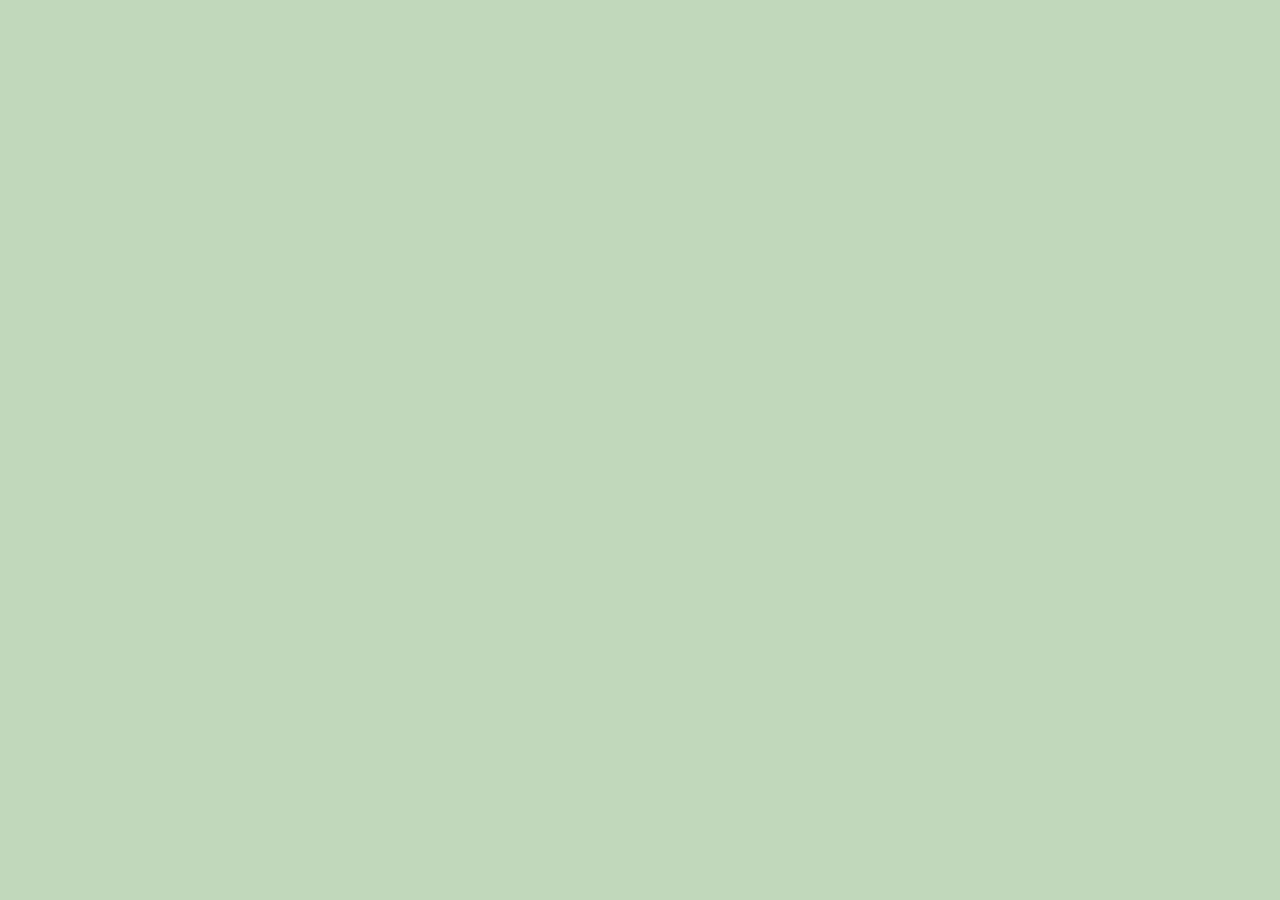
==== index.html @ 221c710f "backup 02-03-2021" ====
<!DOCTYPE html>
<html lang="da">

<head>
    <!--- Google crawlers -->
    <meta name="Googlebot-News" content="noindex, nofollow">
    <meta name="googlebot" content="noindex, nofollow">
    <meta name="robots" content="noindex, nofollow">
    <meta name="robots" content="noimageindex">
    <!--- Google crawlers slut -->

    <meta charset="UTF-8">
    <meta name="viewport" content="width=device-width, initial-scale=1.0">
    <meta http-equiv="X-UA-Compatible" content="ie=edge">
    <meta name="description" content="Erhvervsakademi Aarhus' interne studentervæksthus - for unge iværksættere og entreprenørere.">
    <meta name="keywords" content="studentervæksthus, væksthus, iværksætter, drømme, entreprenør, netværk, start egen virksomhed, EAAA, GROW,">

    <link rel="stylesheet" href="css/style.css">
    <link rel="preconnect" href="https://fonts.gstatic.com">
    <link href="https://fonts.googleapis.com/css2?family=Poppins:ital,wght@0,100;0,200;0,300;0,400;0,500;0,600;0,700;0,800;0,900;1,100;1,200;1,300;1,400;1,500;1,600;1,700;1,800;1,900&display=swap" rel="stylesheet">

    <title>GROW - EAAA</title>
</head>

<body>

</body>

</html>
---- css/style.css ----
/**
 * file: style.css
 * purpose: styles, animation etc
 * further development: meyer reset perhaps?
 **/

:root {
    /* Baggrundsfarver */
    --b-f-1: #edf4ec;
    --b-f-2: #f2fff4;
    /* Farve palette */
    --f-1: #d2f2c9;
    --f-2: #c1d9ba;
    --f-3: #315937;
    --f-4: #21402e;
    --f-5: #102226;
    /* gradient farve */
    --f-6: rgba(16, 34, 38, 0.7);
    --f-7: rgba(49, 89, 55, 0.55);
    /* Kontrast farve */
    --f-8: #d2b0b0;

}

html {
    font-family: 'Poppins', sans-serif;
    background-color: var(--f-2);
    background-image: linear-gradient(to left, var(--f-7), var(--f-2));
    background-repeat: no-repeat;
    overflow-x: hidden;



}

body {
    margin: auto;
    overflow: hidden;
}





/* loading page */

.grow-logo {
    width: 575px;
    margin-bottom: -30px;
    position: relative;
    padding: 150px 0 0 50px;
}

.load-page-h1 {
    line-height: 1;
    letter-spacing: -2px;
    font-size: 40pt;
    font-weight: 500;
    color: var(--f-6);
    position: relative;
    padding: 0px 0 0 50px;
}

.load-page-h1 strong {
    font-weight: 700;

}

.load-p {
    color: var(--f-6);
    font-weight: 600;
    letter-spacing: -0.6px;
    font-size: 12pt;
    margin-top: -40px;
    margin-bottom: 80px;
    position: relative;
    padding: 0px 0 0 50px;
}

.first-step-figure {
    border: 1px solid var(--f-8);
    border-radius: 100px;
    background-color: var(--f-8);
    height: 200px;
    width: 200px;
    position: relative;
    left: 1170px;
    bottom: 170px;
}

.first-step-figure p {
    padding: 59px 15px;
    font-weight: 600;
    color: var(--f-4);
    text-align: center;
}

.first-step-figure p strong {
    font-size: 18pt;
}

.first-step-img {
    height: 150px;
    opacity: 10%;
    position: absolute;
    padding: 25px;
}

/* ---------------------------------- intro */

.baggrund-info {
    margin-top: -325px;
    position: absolute;
    left: 0px;
    z-index: -30;
    width: 100%;

}

.fig-section2 {
    border: 2px solid var(--f-8);
    border-radius: 100%;
    background-color: var(--f-8);
    display: block;
}

.fig-section2-1 {
    height: 500px;
    width: 500px;
    display: block;
    margin: auto;
    margin-top: 250px;

}

.lille-logo {
    height: 30px;
    display: block;
    margin: auto;
    padding-top: 60px;
}

.info-h2 {
    padding: 0 65px;
    font-size: 30pt;
    color: var(--f-4);
    margin-bottom: 0px;
    text-align: center;
}

.fig-section2-1 p {
    padding: 0px 65px;
    color: var(--f-4);
    font-size: 11pt;
    margin-top: 0px;
    text-align: center;
}

.fig-section2-2 {

    height: 350px;
    width: 350px;
    margin-top: -700px;
}

.overskrift-str-s {
    padding: 0 65px;
    font-size: 20pt;
    color: var(--f-4);
    margin-bottom: 0px;
    text-align: center;
    line-height: 1;
}

.fig-section2-2 p {
    padding: 20px 40px;
    color: var(--f-4);
    font-size: 11pt;
    margin-top: 0px;
    text-align: center;
}

.fig-section2-3 {
    height: 350px;
    width: 350px;
    position: relative;
    left: 1000px;
    bottom: 300px;
}

.fig-section2-3 p {
    padding: 20px 40px;
    color: var(--f-4);
    font-size: 11pt;
    margin-top: 0px;
    text-align: center;
}

.fig-section2-stor2 {
    margin: 0px;
    position: relative;
    left: 800px;
    top: 400px;

}

.large {
    padding-top: 60px;
    padding-bottom: 30px;
}

.fig-section2-mellem {
    margin: 0px;
    position: relative;
    left: 50px;
    height: 400px;
    width: 400px;
}

/* --------------------- SECTION 3 VIDEO ---------*/

.control-icons {
    height: 50px;
}

.sec-3-h2 {
    line-height: 1;
    letter-spacing: -2px;
    font-size: 50pt;
    font-weight: 800;
    color: var(--f-4);
    position: relative;
    padding: 100px 0 0 50px;
}

.sec-3-p {
    color: var(--f-5);
    position: relative;
    bottom: 40px;
    padding: 0px 0 0 50px;
    font-size: 25pt;
    font-weight: 400;
    line-height: 1;
}

.light-sec3 {
    height: 600px;
    position: relative;
    display: block;
    z-index: -10;
    bottom: 500px;
    padding: 0 0 0 120px;
}

video {
    position: relative;
    bottom: 950px;
    left: 900px;
    width: 500px;

}

.ikoner {
    position: relative;
    bottom: 950px;
    left: 1240px;
}

/* --------------------- SECTION # ---------*/

.potrat-section3 {
    width: 50%;
    position: absolute;
    right: 0px;
}

/* ------------------------------- opdeler */


.boegle {
    position: relative;
    width: 100%;
    display: block;
    z-index: -20;


}

.boegle-1 {
    margin-top: -650px;
    /* Styre højden på section 2 */
    margin-bottom: -500px;

}

.boegle-2 {
    margin-top: -550px;

}

.boegle-3 {
    margin-top: -1380px;


}

/* ---------------Knapper til scroll animation */

a {
    text-decoration: none;
    color: var(--f-5);
    font-size: 10pt;
    font-weight: 600;
}

button {

    z-index: 20;
    display: block;
    margin: auto;
}

.ned-knap-1 {
    position: relative;
    bottom: 90px;

}

.ned-icon {
    height: 30px;
    display: block;
    margin: auto;
}

.op-knap-1 {
    position: relative;
    top: 25px;


}

.op-icon {
    height: 30px;
    display: block;
    margin: auto;
}

.ned-knap-2 {
    position: relative;
    bottom: 40px;
}




.tilbage-knap-2 {
    position: relative;
    background-color: rgba(0, 255, 255, 0);
    border: 0px;
    padding-top: 20px;
    margin-top: -500px;
}

.tilbage-knap-2 img {
    height: 30px;
}



@media only screen and (max-width: 1300px) {

    .boegle {
        width: 1900px;
    }

    .boegle-1 {
        margin-top: -500px;
    }

    .load-text-container {
        margin: 100px;
    }

}

@media only screen and (max-width: 800px) {

    .load-text-container {
        margin: 40px 20px;
    }

    .grow-logo {
        width: 100%;
        margin: auto;
    }

    .load-page-h1 {
        font-size: 8.5vw;

    }

    .load-p {
        font-size: 3vw;
        margin-top: -25px;
    }

    .boegle-1 {
        margin-top: -400px;
    }
}
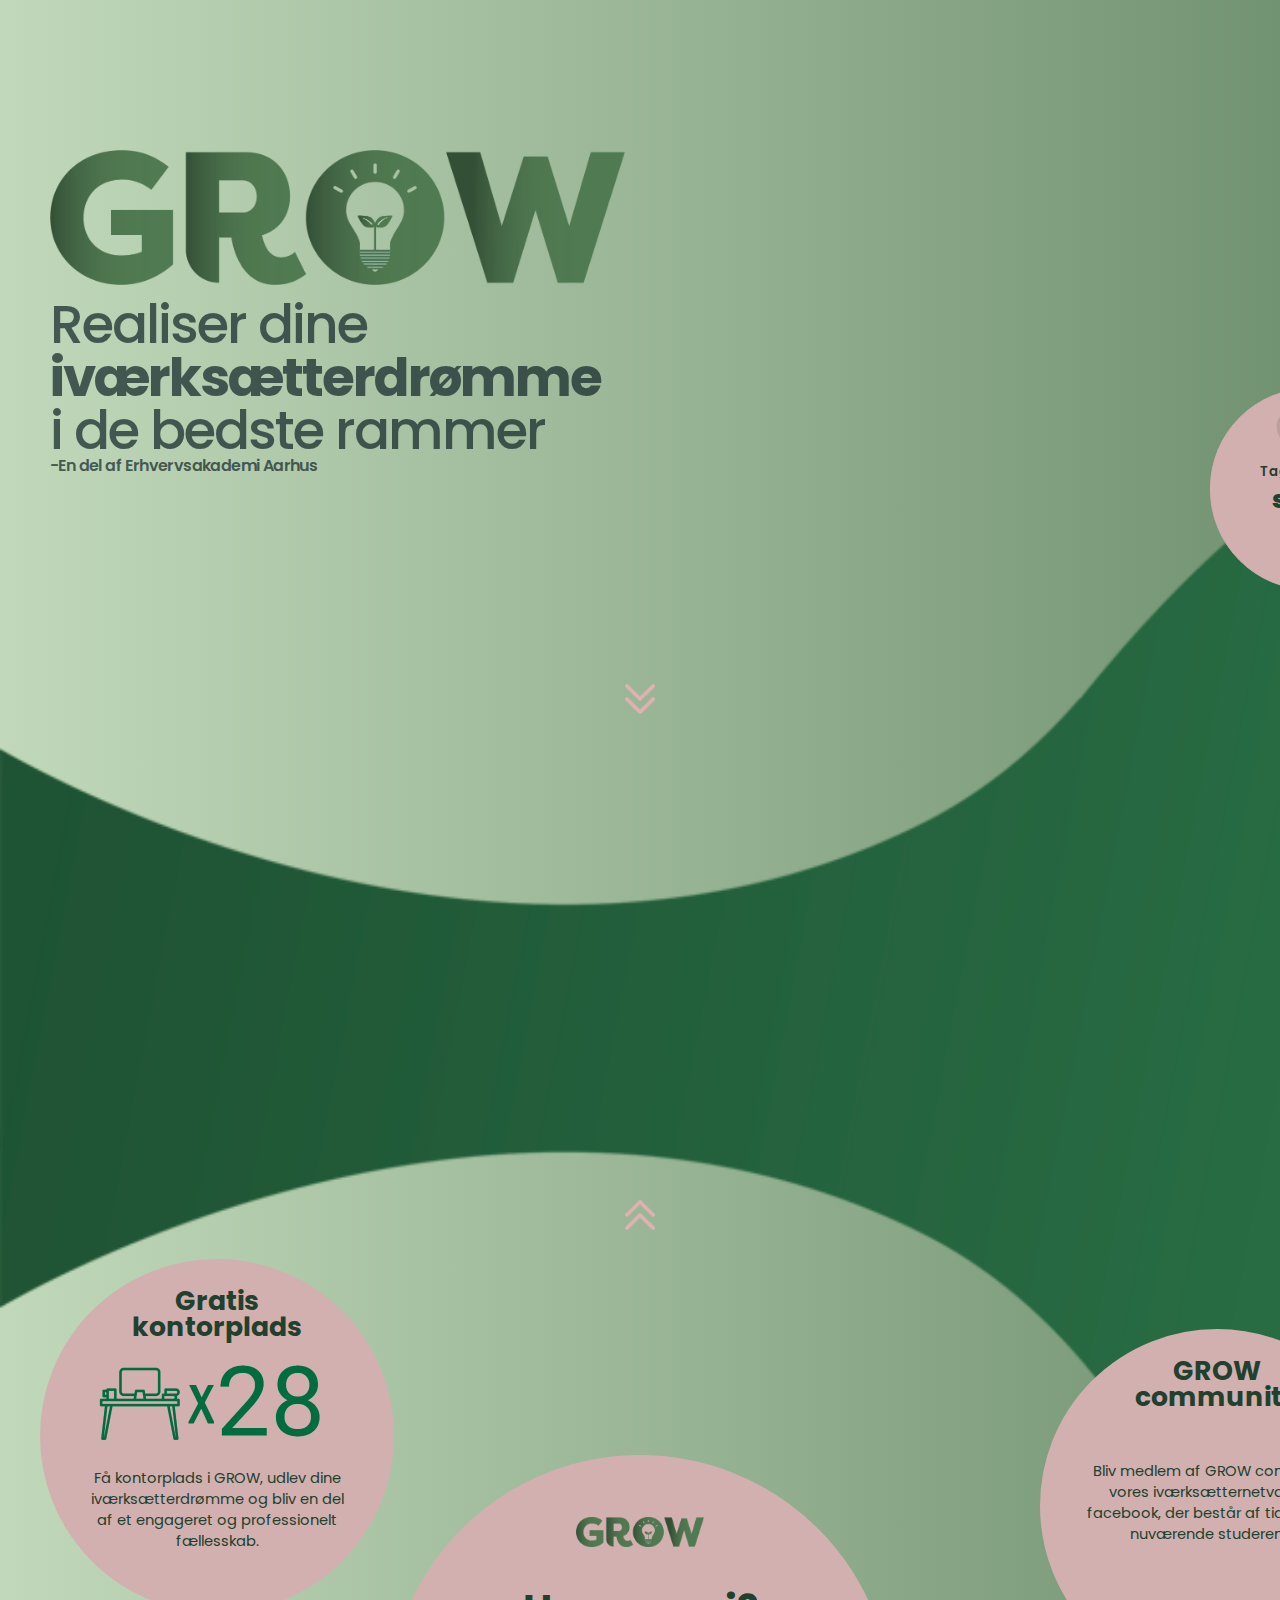
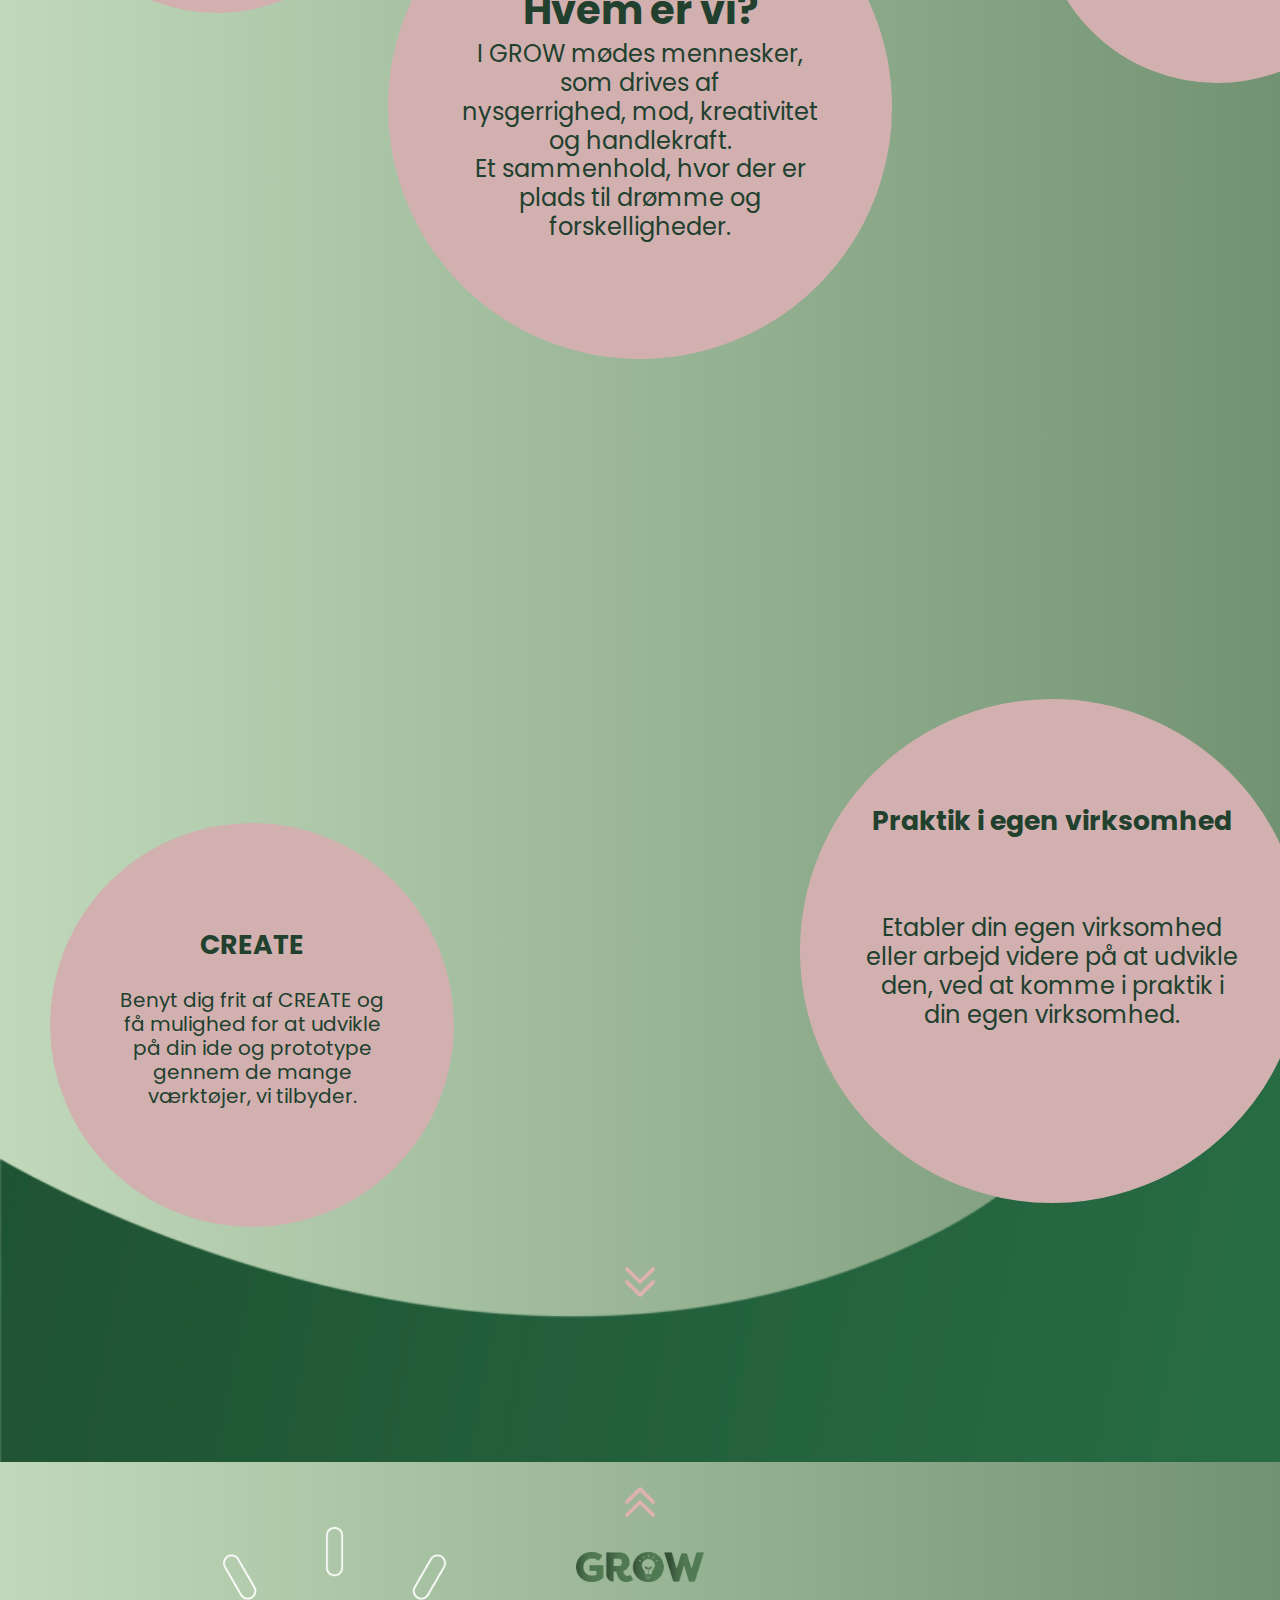
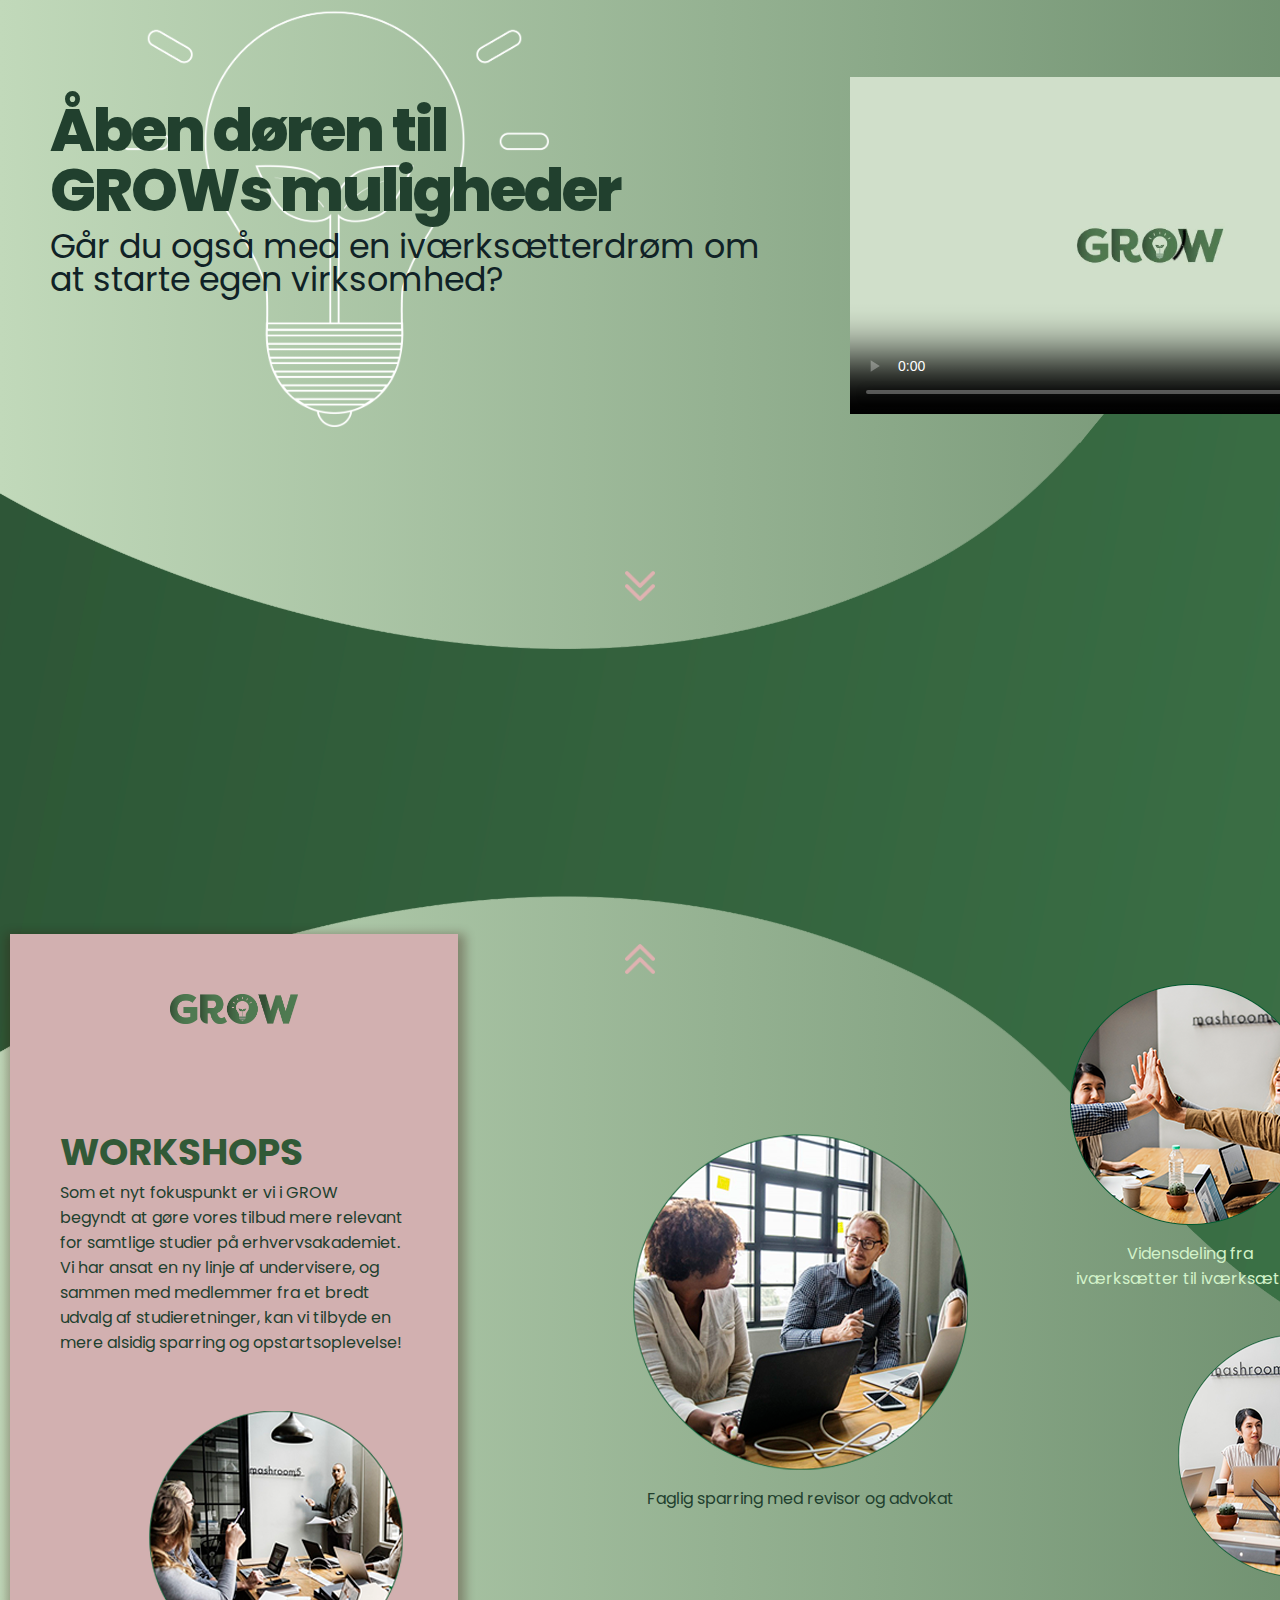
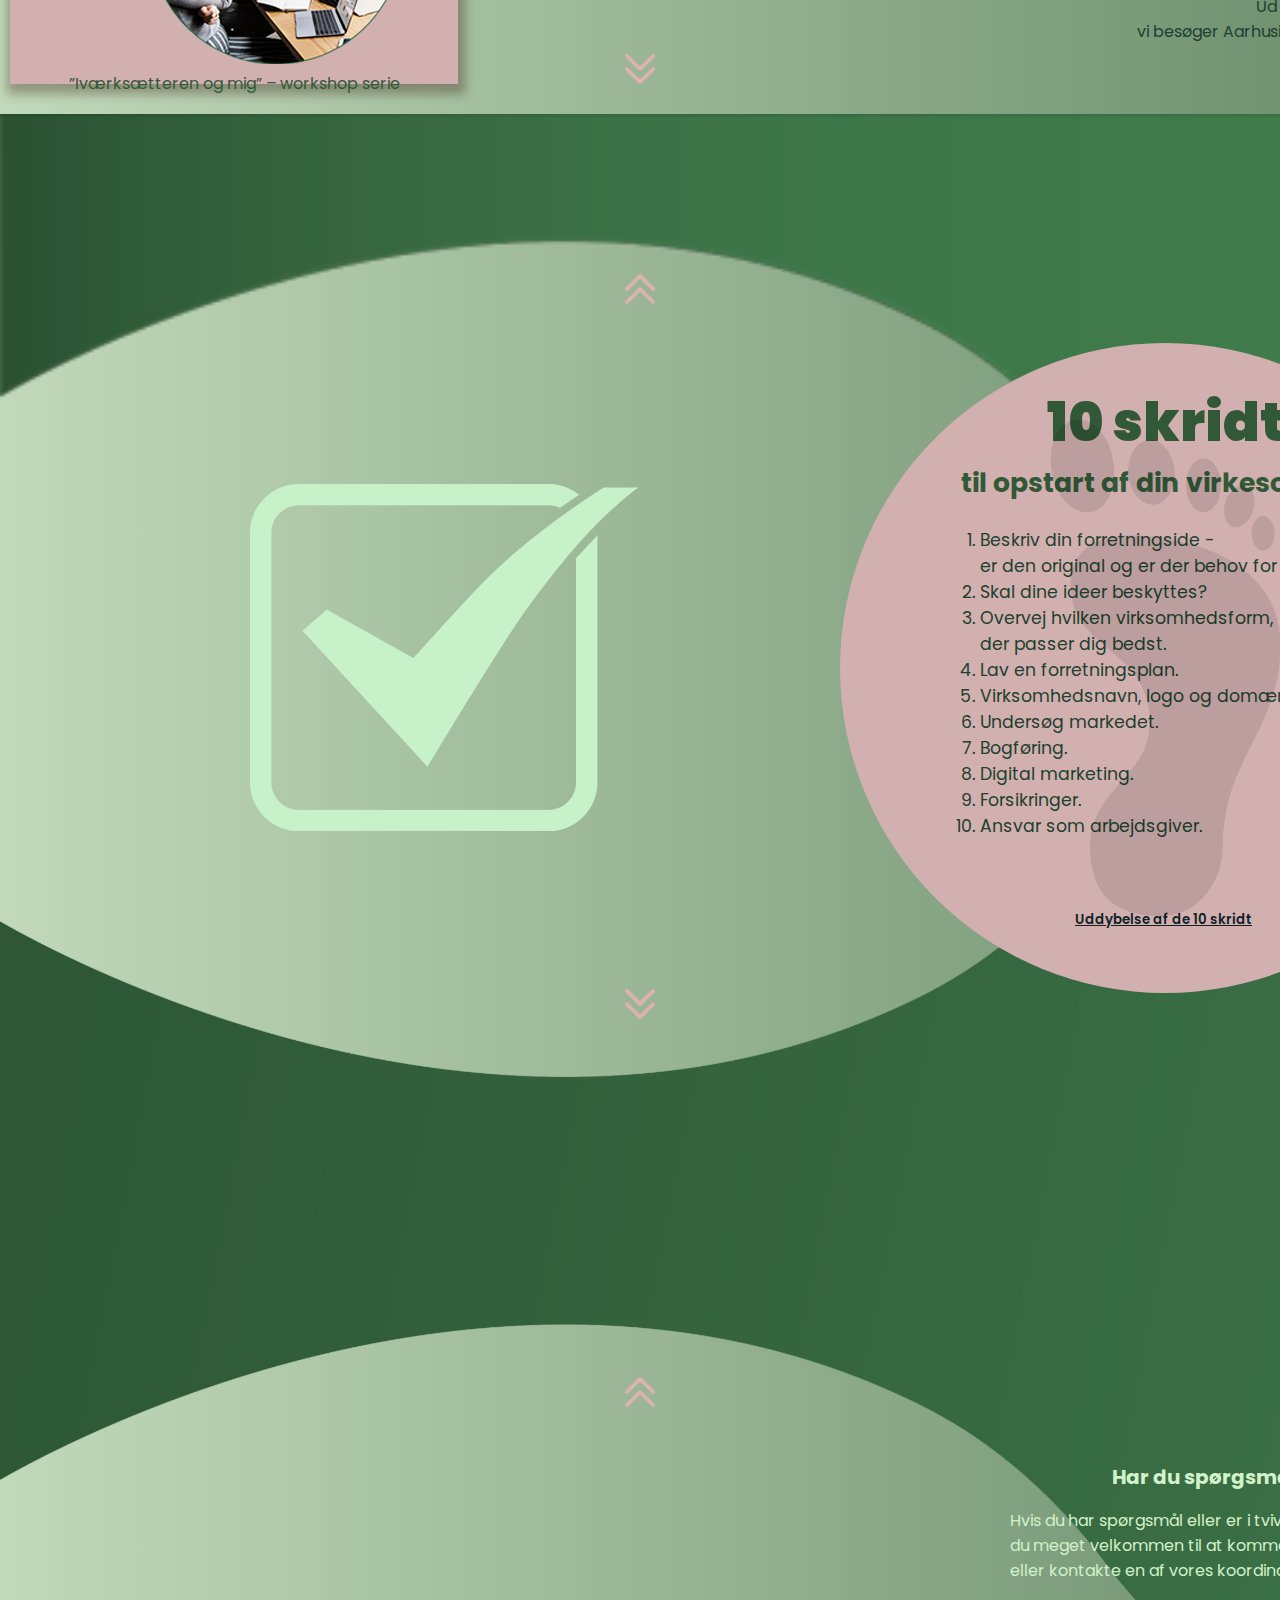
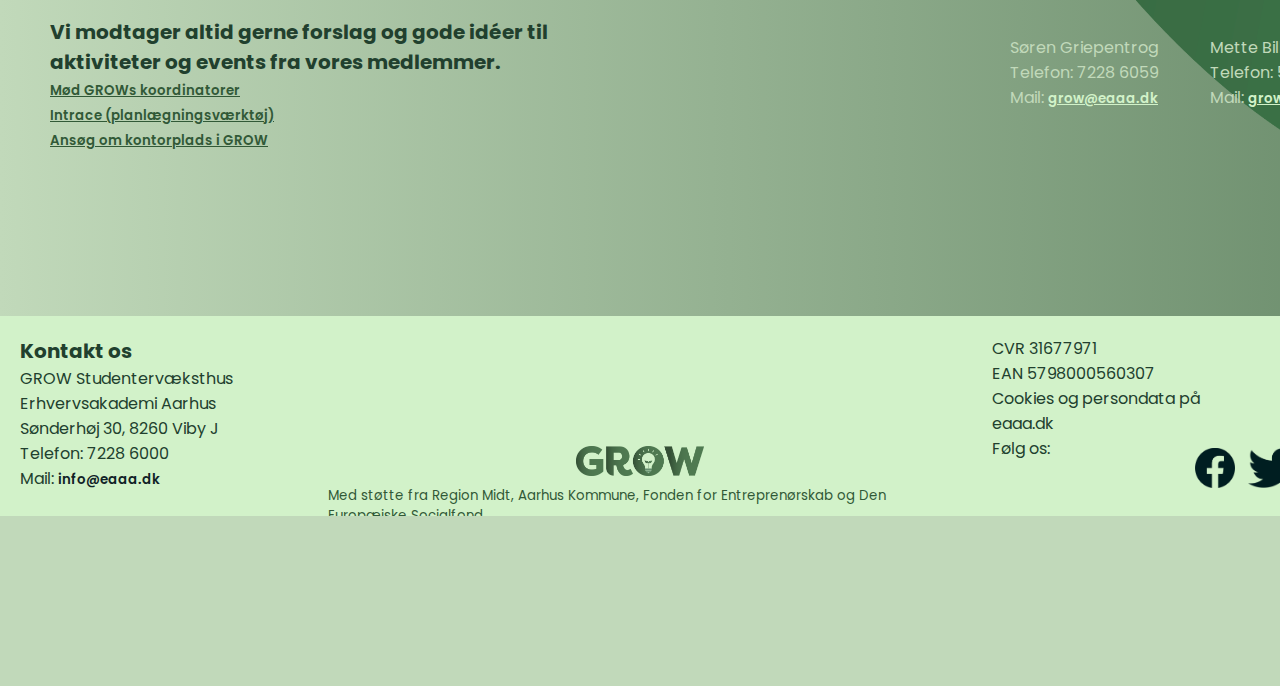
==== commit e222320a: "Backup 04-03-2021" ====
--- a/index.html
+++ b/index.html
@@ -20,10 +20,297 @@
     <link href="https://fonts.googleapis.com/css2?family=Poppins:ital,wght@0,100;0,200;0,300;0,400;0,500;0,600;0,700;0,800;0,900;1,100;1,200;1,300;1,400;1,500;1,600;1,700;1,800;1,900&display=swap" rel="stylesheet">
 
     <title>GROW - EAAA</title>
+
 </head>
 
 <body>
 
-</body>
-
-</html>
+    <main>
+        <!-- Loading page -->
+        <section class="section-1">
+
+            <img class="grow-logo" src="images/Logo_Grow.png" alt="GROW logo">
+
+            <h1 class="load-page-h1">Realiser dine <br> <strong>iværksætterdrømme</strong> <br>i de bedste rammer</h1>
+
+            <p class="load-p">-En del af Erhvervsakademi Aarhus</p>
+
+            <a href="#sec5">
+                <figure class="first-step-figure">
+                    <img src="images/fod" alt="fodaftryk" class="first-step-img">
+                    <p>Tag det første <br><strong>skridt</strong>
+                    </p>
+                </figure>
+            </a>
+
+
+            <a class="ned-knap-1" href="#">
+                <img class="ned-icon" src="images/down-icon.png" alt="ned icon">
+            </a>
+
+
+        </section>
+
+
+
+        <article class="opdeler">
+            <img class="boegle boegle-1" src="images/boelge-1.png" alt="Grafik">
+        </article>
+
+        <!-- -----------------Section 2 ------------->
+
+        <section id="sec-2" class="section-2">
+
+
+            <a class="op-knap-1" href="#">
+                <img class="op-icon" src="images/up-icon.png" alt="up icon">
+            </a>
+
+
+            <figure class="fig-section2 fig-section2-1">
+
+                <img src="images/mod-os-i-grow.png" alt="Folk i GROW" class="baggrund-info">
+
+                <img class="lille-logo" src="images/Logo_Grow.png" alt="GROW logo">
+
+                <h2 class="info-h2">Hvem er vi?</h2>
+
+                <p>I GROW mødes mennesker, som drives af <br>nysgerrighed, mod, kreativitet og handlekraft. <br> Et sammenhold, hvor der er plads til drømme og forskelligheder.</p>
+            </figure>
+
+            <figure class="fig-section2 fig-section2-2">
+
+                <h3 class="overskrift-str-s">Gratis kontorplads</h3>
+
+                <img class="kontor-ikon" src="images/kontorplads.png" alt="kontorplads ikon">
+
+                <p>Få kontorplads i GROW, udlev dine iværksætterdrømme og bliv en del af et engageret og professionelt fællesskab. </p>
+            </figure>
+
+            <figure class="fig-section2 fig-section2-3">
+
+                <h3 class="overskrift-str-s">GROW community</h3>
+
+                <p>Bliv medlem af GROW community, vores iværksætternetværk på facebook, der består af tidligere og nuværende studerende. </p>
+            </figure>
+
+            <figure class="fig-section2 fig-section2-1 fig-section2-stor2">
+
+
+                <h3 class="overskrift-str-s large">Praktik i egen virksomhed</h3>
+
+                <p>Etabler din egen virksomhed eller arbejd videre på at udvikle den, ved at komme i praktik i din egen virksomhed.</p>
+            </figure>
+
+            <figure class="fig-section2 fig-section2-1 fig-section2-mellem">
+
+
+                <h3 class="overskrift-str-s large">CREATE</h3>
+
+                <p>Benyt dig frit af CREATE og få mulighed for at udvikle på din ide og prototype gennem de mange værktøjer, vi tilbyder.
+                </p>
+            </figure>
+
+            <a class="ned-knap-2" href="#">
+                <img class="ned-icon" src="images/down-icon.png" alt="ned icon">
+            </a>
+
+        </section>
+
+        <article class="opdeler">
+            <img class="boegle boegle-2" src="images/blge_bund.png" alt="Grafik">
+        </article>
+
+        <!-- --------------- SECTION 3 ------------>
+        <section id="section-3" class="sec-3">
+
+            <a class="op-knap-1" href="#">
+                <img class="op-icon" src="images/up-icon.png" alt="up icon">
+            </a>
+
+            <img src="images/Logo_Grow.png" alt="GROW logo" class="lille-logo">
+
+            <h2 class="sec-3-h2">Åben døren til <br> GROWs muligheder</h2>
+            <p class="sec-3-p">Går du også med en iværksætterdrøm om <br>at starte egen virksomhed?</p>
+
+            <img src="images/til_baggrund_light.png" alt="Lightbulb" class="light-sec3">
+
+            <video id="myVideo" poster="images/video-poster.JPG">
+                <source src="images/promo-grow.mp4" type="video/mp4">
+            </video>
+
+            <aside class="ikoner">
+                <img src="images/PLAY.png" alt="play button" class="control-icons" id="playNow">
+                <img src="images/LYDFRA.png" alt="mute button" class="control-icons" id="muteNow">
+
+            </aside>
+
+            <a class="ned-knap-3" href="#">
+                <img class="ned-icon" src="images/down-icon.png" alt="ned icon">
+            </a>
+
+        </section>
+
+        <article class="opdeler">
+            <img class="boegle boegle-3" src="images/Boelge.png" alt="Grafik">
+        </article>
+
+
+        <!------------------------- SECTION 4 WORKSHOP -------->
+        <section class="section-4">
+
+            <a class="op-knap-3" href="#">
+                <img class="op-icon" src="images/up-icon.png" alt="up icon">
+            </a>
+
+            <figure class="pink-kasse-section4">
+
+                <img src="images/Grow-logo.png" alt="GROW logo" class="lille-logo">
+
+                <h4 class="sec4-h4">WORKSHOPS</h4>
+                <p class="workshop-p">Som et nyt fokuspunkt er vi i GROW begyndt at gøre vores tilbud mere relevant for samtlige studier på erhvervsakademiet. Vi har ansat en ny linje af undervisere, og sammen med medlemmer fra et bredt udvalg af studieretninger, kan vi tilbyde en mere alsidig sparring og opstartsoplevelse!</p>
+
+                <img class="pic-kasse" src="images/pic2.png" alt="iværksætter workshop">
+                <p class="fig-tekst-1">”Iværksætteren og mig” – workshop serie</p>
+
+            </figure>
+
+            <aside class="s4-pic1-kasse">
+                <img src="images/pic4.png" alt="highfive over skrivebord" class="sec4-pic1">
+                <p>Vidensdeling fra <br>iværksætter til iværksætter </p>
+            </aside>
+
+            <aside class="s4-pic2-kasse">
+                <img src="images/pic1.png" alt="Samarbejde" class="sec4-pic2">
+                <p>Faglig sparring med revisor og advokat </p>
+            </aside>
+
+            <aside class="s4-pic3-kasse">
+                <img src="images/pic3.png" alt="Teamwork" class="sec4-pic3">
+                <p>Ud af huset <br> vi besøger Aarhusiansk kontorfællesskab</p>
+            </aside>
+
+            <a class="ned-knap-4" href="#">
+                <img class="ned-icon" src="images/down-icon.png" alt="ned icon">
+            </a>
+
+        </section>
+
+        <article class="opdeler">
+            <img class="boegle boegle-4" src="images/Boelge-top.png" alt="Grafik">
+        </article>
+
+        <!---------------------------- SECTION 5 TJEKLISTE ---------->
+        <section id="sec5" class="section-5">
+
+            <a class="op-knap-4" href="#">
+                <img class="op-icon" src="images/up-icon.png" alt="up icon">
+            </a>
+
+            <img src="images/checkbox.png" alt="checkbos" class="tjek">
+
+            <figure class="tjekliste-fig">
+
+                <img class="stor-fod" src="images/fod" alt="fod aftryk">
+                <h5 class="sec5-h5"><strong>10 skridt</strong> <br> til opstart af din virkesomhed</h5>
+                <ol id="listeContent"></ol>
+
+                <a class="uddybelse-link" href="#">Uddybelse af de 10 skridt</a>
+
+            </figure>
+
+
+            <a class="ned-knap-5" href="#">
+                <img class="ned-icon" src="images/down-icon.png" alt="ned icon">
+            </a>
+        </section>
+
+        <article class="opdeler">
+            <img class="boegle boegle-5" src="images/Boelge.png" alt="Grafik">
+        </article>
+
+        <!----------------------- SECTION 6 ABOUT ---------->
+
+        <section class="section-6">
+
+            <a class="op-knap-5" href="#">
+                <img class="op-icon" src="images/up-icon.png" alt="up icon">
+            </a>
+
+            <article class="mere-kasse">
+                <h6>Vi modtager altid gerne forslag og gode idéer til
+                    aktiviteter og events fra vores medlemmer.
+                </h6>
+
+                <a href="https://grow.eaaa.dk/mod-os-i-grow/mod-grows-koordinator/" class="mere-links">Mød GROWs koordinatorer</a>
+                <br>
+                <a href="https://grow.eaaa.dk/mod-os-i-grow/intrace/" class="mere-links">Intrace (planlægningsværktøj)</a>
+                <br>
+                <a href="https://grow.eaaa.dk/fa-kontorplads/ansog-om-en-kontorplads-i-grow/" class="mere-links">Ansøg om kontorplads i GROW</a>
+            </article>
+
+            <article class="questions">
+                <h6 class="q">Har du
+                    spørgsmål?
+                </h6>
+                <p>Hvis du har spørgsmål eller er i tvivl om noget,
+                    er du meget velkommen til at komme forbi
+                    på besøg eller kontakte en af vores
+                    koordinatorer
+                </p>
+            </article>
+
+            <article class="questions small-contanks">
+                <p>Søren Griepentrog <br>
+                    Telefon: 7228 6059 <br>
+                    Mail: <a href="mailto:grow@eaaa.dk">grow@eaaa.dk</a>
+                </p>
+                <p>Mette Billenstein Schriver <br>
+                    Telefon: 5190 2325 <br>
+                    Mail: <a href="mailto:grow@eaaa.dk">grow@eaaa.dk</a>
+                </p>
+            </article>
+
+
+        </section>
+
+    </main>
+
+    <footer>
+        <aside>
+            <h6>Kontakt os</h6>
+            <p>GROW Studentervæksthus <br> Erhvervsakademi Aarhus <br>
+                Sønderhøj 30, 8260 Viby J <br>
+                Telefon: 7228 6000 <br>
+                Mail: <a href="mailto:info@eaaa.dk">info@eaaa.dk</a> <br>
+            </p>
+            <div class="some">
+                <a href="#"> <img src="images/some/Facebook-logo.png" alt="Facebook icon" class="some-pic"> </a>
+                <a href="#"> <img src="images/some/Twitter.png" alt="Twitter icon" class="some-pic"> </a>
+                <a href="#"> <img src="images/some/insta.png" alt="Twitter icon" class="some-pic"> </a>
+                <a href="#"> <img src="images/some/Linkedin.png" alt="Twitter icon" class="some-pic"> </a>
+            </div>
+        </aside>
+        <aside class="mid-foot">
+            <img src="images/Grow-logo.png" alt="" class="lille-logo">
+            <p class="lille-p-foot">Med støtte fra Region Midt, Aarhus Kommune, Fonden for Entreprenørskab
+                og Den Europæiske Socialfond.
+            </p>
+
+
+        </aside>
+
+        <aside>
+            <p>CVR 31677971 <br>
+                EAN 5798000560307 <br>
+                Cookies og persondata på eaaa.dk <br>
+                Følg os:
+            </p>
+        </aside>
+    </footer>
+
+    <!-- scripts -->
+    <script src="js/js.js"></script>
+
+
+</body></html>
--- a/css/style.css
+++ b/css/style.css
@@ -149,9 +149,10 @@
 }
 
 .fig-section2-1 p {
-    padding: 0px 65px;
-    color: var(--f-4);
-    font-size: 11pt;
+    padding: 0px 60px;
+    color: var(--f-4);
+    font-size: 18pt;
+    line-height: 1.2;
     margin-top: 0px;
     text-align: center;
 }
@@ -178,6 +179,12 @@
     font-size: 11pt;
     margin-top: 0px;
     text-align: center;
+    margin-top: -170px;
+}
+
+.kontor-ikon {
+    height: 250px;
+    padding: 10px 40px;
 }
 
 .fig-section2-3 {
@@ -189,7 +196,7 @@
 }
 
 .fig-section2-3 p {
-    padding: 20px 40px;
+    padding: 50px 40px;
     color: var(--f-4);
     font-size: 11pt;
     margin-top: 0px;
@@ -200,12 +207,16 @@
     margin: 0px;
     position: relative;
     left: 800px;
-    top: 400px;
-
+    top: 300px;
+
+}
+
+.fig-section2-stor2 p {
+    padding-top: 50px;
 }
 
 .large {
-    padding-top: 60px;
+    padding-top: 80px;
     padding-bottom: 30px;
 }
 
@@ -213,8 +224,13 @@
     margin: 0px;
     position: relative;
     left: 50px;
+    bottom: 80px;
     height: 400px;
     width: 400px;
+}
+
+.fig-section2-mellem p {
+    font-size: 15pt;
 }
 
 /* --------------------- SECTION 3 VIDEO ---------*/
@@ -226,17 +242,20 @@
 .sec-3-h2 {
     line-height: 1;
     letter-spacing: -2px;
-    font-size: 50pt;
+    font-size: 45pt;
     font-weight: 800;
     color: var(--f-4);
     position: relative;
-    padding: 100px 0 0 50px;
+    padding: 118px 0 0 50px;
+    bottom: 50px;
+
+
 }
 
 .sec-3-p {
     color: var(--f-5);
     position: relative;
-    bottom: 40px;
+    bottom: 90px;
     padding: 0px 0 0 50px;
     font-size: 25pt;
     font-weight: 400;
@@ -244,34 +263,288 @@
 }
 
 .light-sec3 {
-    height: 600px;
+    height: 500px;
     position: relative;
     display: block;
     z-index: -10;
-    bottom: 500px;
+    bottom: 530px;
     padding: 0 0 0 120px;
+    margin: 70px 0;
+
 }
 
 video {
     position: relative;
     bottom: 950px;
-    left: 900px;
+    left: 850px;
+    width: 600px;
+    display: block;
+    z-index: 20;
+
+}
+
+.ikoner {
+    position: relative;
+    bottom: 940px;
+    left: 1346px;
+}
+
+/*--------------------------------- SECTION 4 ---*/
+
+.section-4 {
+    margin-top: -500px;
+}
+
+.pink-kasse-section4 {
+    width: 35%;
+    height: 750px;
+    position: relative;
+    background-color: var(--f-8);
+    margin: 0px;
+    margin-top: -40px;
+    left: 10px;
+    box-shadow: 2px 5px 10px 5px rgba(51, 14, 5, 0.33);
+
+}
+
+.sec4-h4 {
+    font-size: 28pt;
+    padding-left: 50px;
+    color: var(--f-3);
+    margin-top: 100px;
+
+}
+
+.workshop-p {
+    padding: 0 50px;
+    color: var(--f-4);
+    margin-top: -50px;
+}
+
+.pic-kasse {
+    margin: 40px 139px;
+}
+
+.fig-tekst-1 {
+    margin-top: -40px;
+    color: var(--f-3);
+    text-align: center;
+
+}
+
+.s4-pic1-kasse {
+    position: relative;
+    height: 300px;
+    width: 380px;
+    bottom: 700px;
+    left: 1000px;
+}
+
+.sec4-pic1 {
+    display: block;
+    margin: auto;
+
+}
+
+.s4-pic1-kasse p {
+    text-align: center;
+    color: var(--f-1);
+}
+
+.s4-pic2-kasse {
+    position: relative;
+    height: 400px;
+    width: 400px;
+    bottom: 850px;
+    left: 600px;
+}
+
+.sec4-pic2 {
+    display: block;
+    margin: auto;
+}
+
+.s4-pic2-kasse p {
+    text-align: center;
+    color: var(--f-4);
+}
+
+.s4-pic3-kasse {
+    position: relative;
+    height: 350px;
+    width: 400px;
+    bottom: 1050px;
+    left: 1100px;
+}
+
+.sec4-pic3 {
+    display: block;
+    margin: auto;
+}
+
+.s4-pic3-kasse p {
+    text-align: center;
+    color: var(--f-4);
+}
+
+
+
+/* ------------------------------ Section 5 ---------*/
+
+.section-5 {
+    margin-top: -510px
+}
+
+.tjek {
+    position: relative;
+    left: 250px;
+    top: 200px;
+
+}
+
+.tjekliste-fig {
+    background-color: var(--f-8);
+    height: 650px;
+    width: 650px;
+    border-radius: 100%;
+    position: relative;
+    bottom: 340px;
+    left: 800px;
+}
+
+.sec5-h5 {
+    text-align: center;
+    font-size: 20pt;
+    color: var(--f-3);
+    padding-top: 40px;
+}
+
+.sec5-h5 strong {
+    font-size: 40pt;
+}
+
+ol {
+    margin-left: 100px;
+    margin-top: -20px;
+}
+
+li {
+    font-size: 13pt;
+    color: var(--f-4);
+}
+
+.stor-fod {
+    height: 500px;
+    opacity: 10%;
+    position: absolute;
+    padding: 75px;
+}
+
+.uddybelse-link {
+    text-decoration: underline;
+    position: absolute;
+    margin: 55px 235px;
+
+}
+
+/*----------------------------- SECTION 6 ABOUT ---------------*/
+
+.section-6 {
+    margin-top: -535px;
+}
+
+.mere-kasse {
     width: 500px;
-
-}
-
-.ikoner {
-    position: relative;
-    bottom: 950px;
-    left: 1240px;
-}
-
-/* --------------------- SECTION # ---------*/
-
-.potrat-section3 {
-    width: 50%;
-    position: absolute;
-    right: 0px;
+    padding: 200px 50px;
+}
+
+h6 {
+    font-size: 15pt;
+    color: var(--f-4);
+    margin: 50px 0 0 0;
+}
+
+.mere-links {
+    color: var(--f-3);
+    text-decoration: underline;
+}
+
+.questions {
+    color: var(--f-1);
+    width: 400px;
+    position: relative;
+    bottom: 550px;
+    left: 1000px;
+    padding: 10px;
+
+}
+
+.questions a {
+    color: var(--f-1);
+    text-decoration: underline;
+
+}
+
+.q {
+    color: var(--f-1);
+    text-align: center;
+}
+
+.small-contanks {
+    display: flex;
+    justify-content: space-between;
+}
+
+.small-contanks p {
+    color: var(--f-2);
+}
+
+/*--------------------------------FOOTER------------------*/
+
+footer {
+    background-color: var(--f-1);
+    margin-top: -370px;
+    height: 200px;
+    display: flex;
+    justify-content: space-between;
+}
+
+footer aside {
+    padding: 20px 20px;
+    width: 300px;
+}
+
+footer h6 {
+    margin-top: 0px;
+}
+
+footer aside p {
+    color: var(--f-4);
+    margin: 0px;
+}
+
+.mid-foot {
+    width: 700px;
+    margin-top: 50px;
+}
+
+.lille-p-foot {
+    font-size: 10pt;
+    color: var(--f-3);
+    margin-top: 10px;
+
+}
+
+.some {
+    position: relative;
+    bottom: 43px;
+    left: 1170px;
+
+}
+
+.some-pic {
+    height: 40px;
+    padding: 0 5px;
 }
 
 /* ------------------------------- opdeler */
@@ -282,25 +555,37 @@
     width: 100%;
     display: block;
     z-index: -20;
-
-
-}
+}
+
 
 .boegle-1 {
     margin-top: -650px;
     /* Styre højden på section 2 */
     margin-bottom: -500px;
 
+
+
 }
 
 .boegle-2 {
     margin-top: -550px;
 
+
 }
 
 .boegle-3 {
-    margin-top: -1380px;
-
+    margin-top: -1350px;
+
+
+}
+
+.boegle-4 {
+    margin-top: -1050px;
+
+}
+
+.boegle-5 {
+    margin-top: -850px;
 
 }
 
@@ -351,20 +636,34 @@
 }
 
 
-
-
-.tilbage-knap-2 {
-    position: relative;
-    background-color: rgba(0, 255, 255, 0);
-    border: 0px;
-    padding-top: 20px;
-    margin-top: -500px;
-}
-
-.tilbage-knap-2 img {
-    height: 30px;
-}
-
+.ned-knap-3 {
+    position: relative;
+    bottom: 850px;
+}
+
+.op-knap-3 {
+    position: relative;
+}
+
+.ned-knap-4 {
+    position: relative;
+    bottom: 1080px;
+}
+
+.op-knap-4 {
+    position: relative;
+    top: 20px;
+}
+
+.ned-knap-5 {
+    position: relative;
+    bottom: 360px;
+}
+
+.op-knap-5 {
+    position: relative;
+    top: 40px;
+}
 
 
 @media only screen and (max-width: 1300px) {
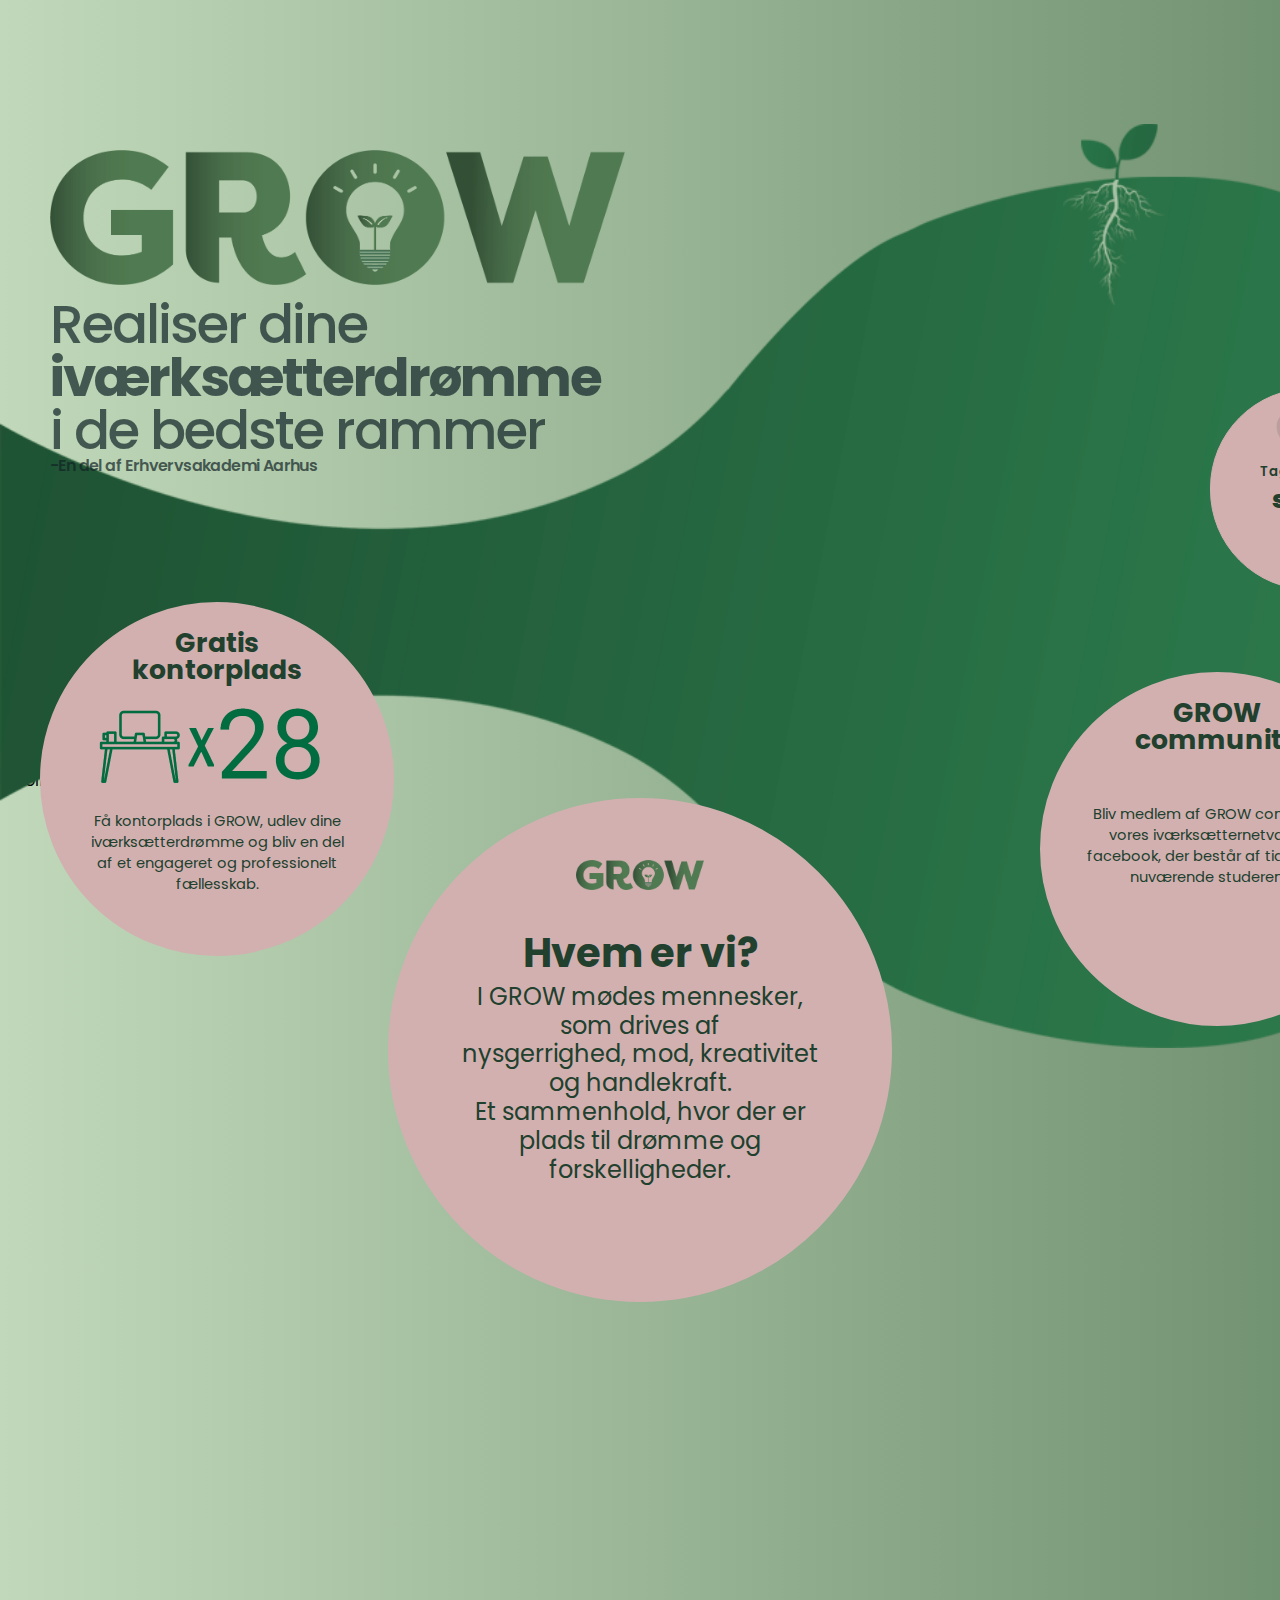
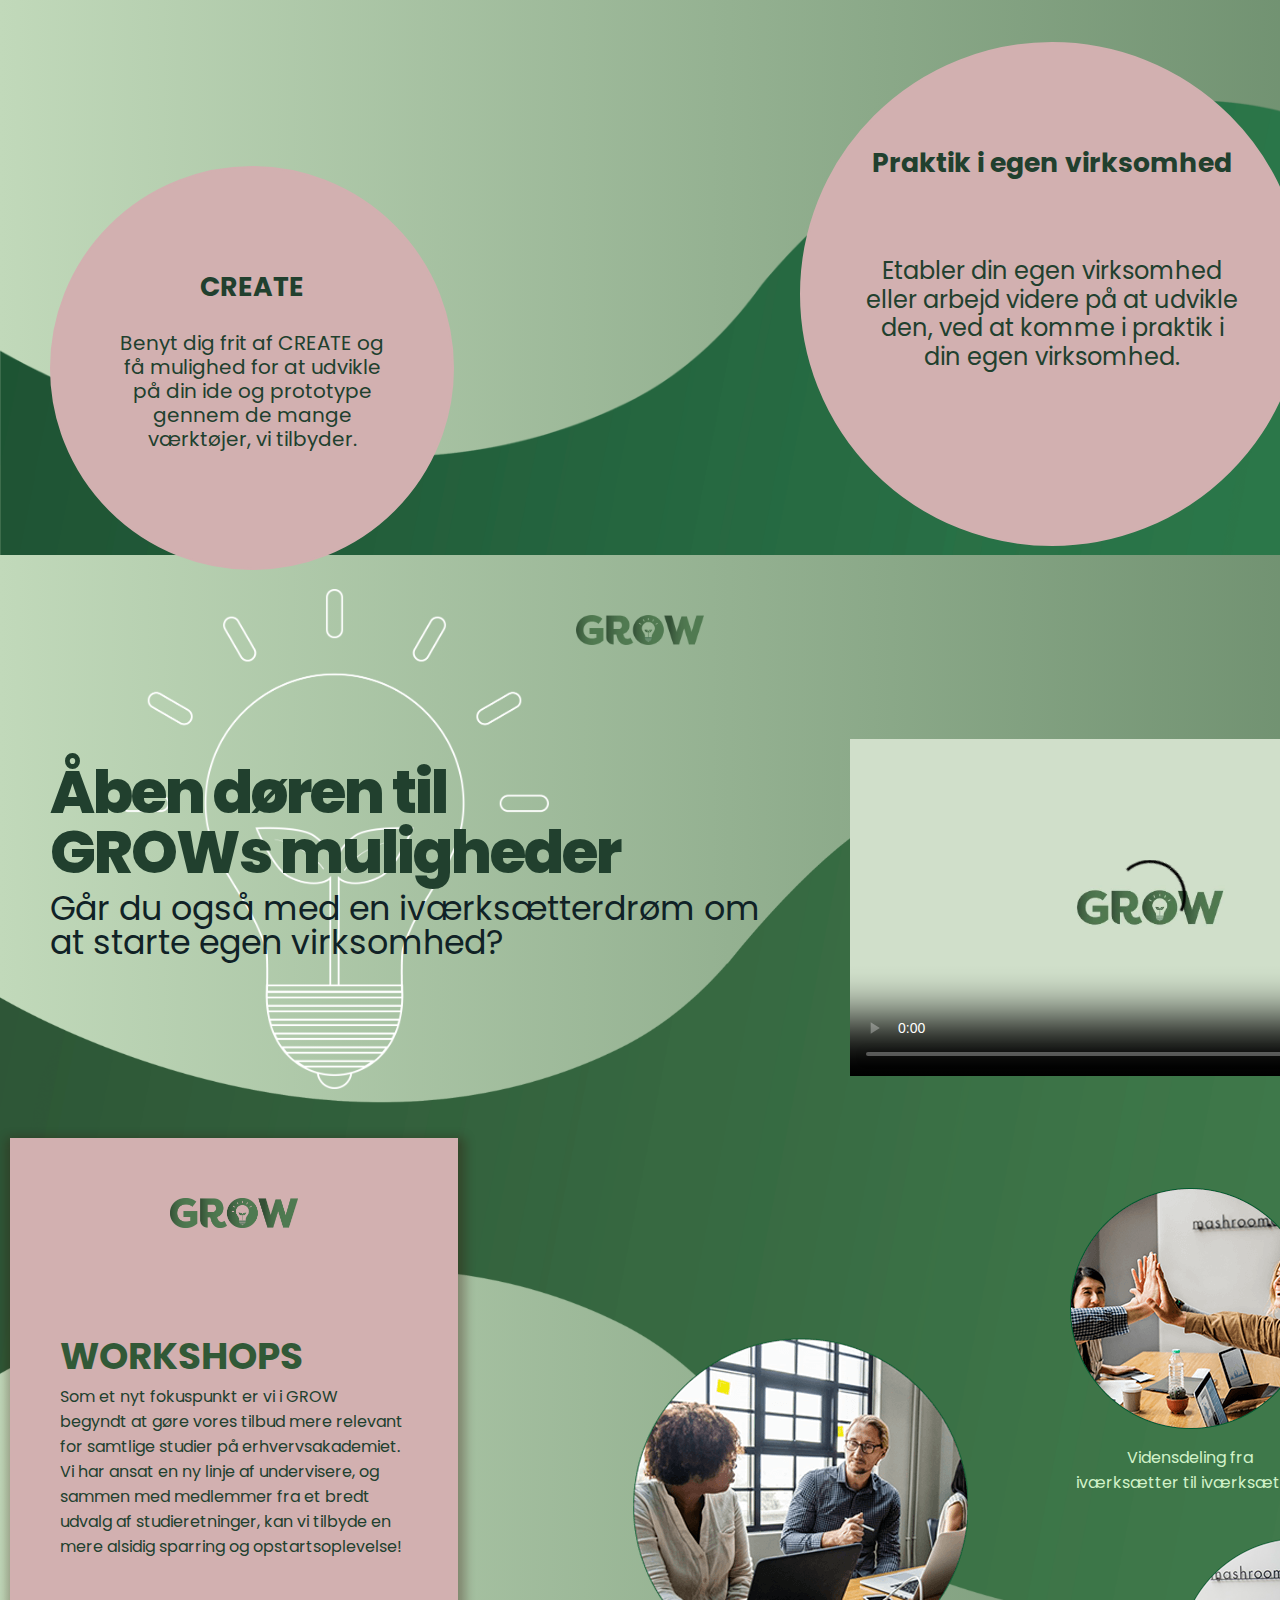
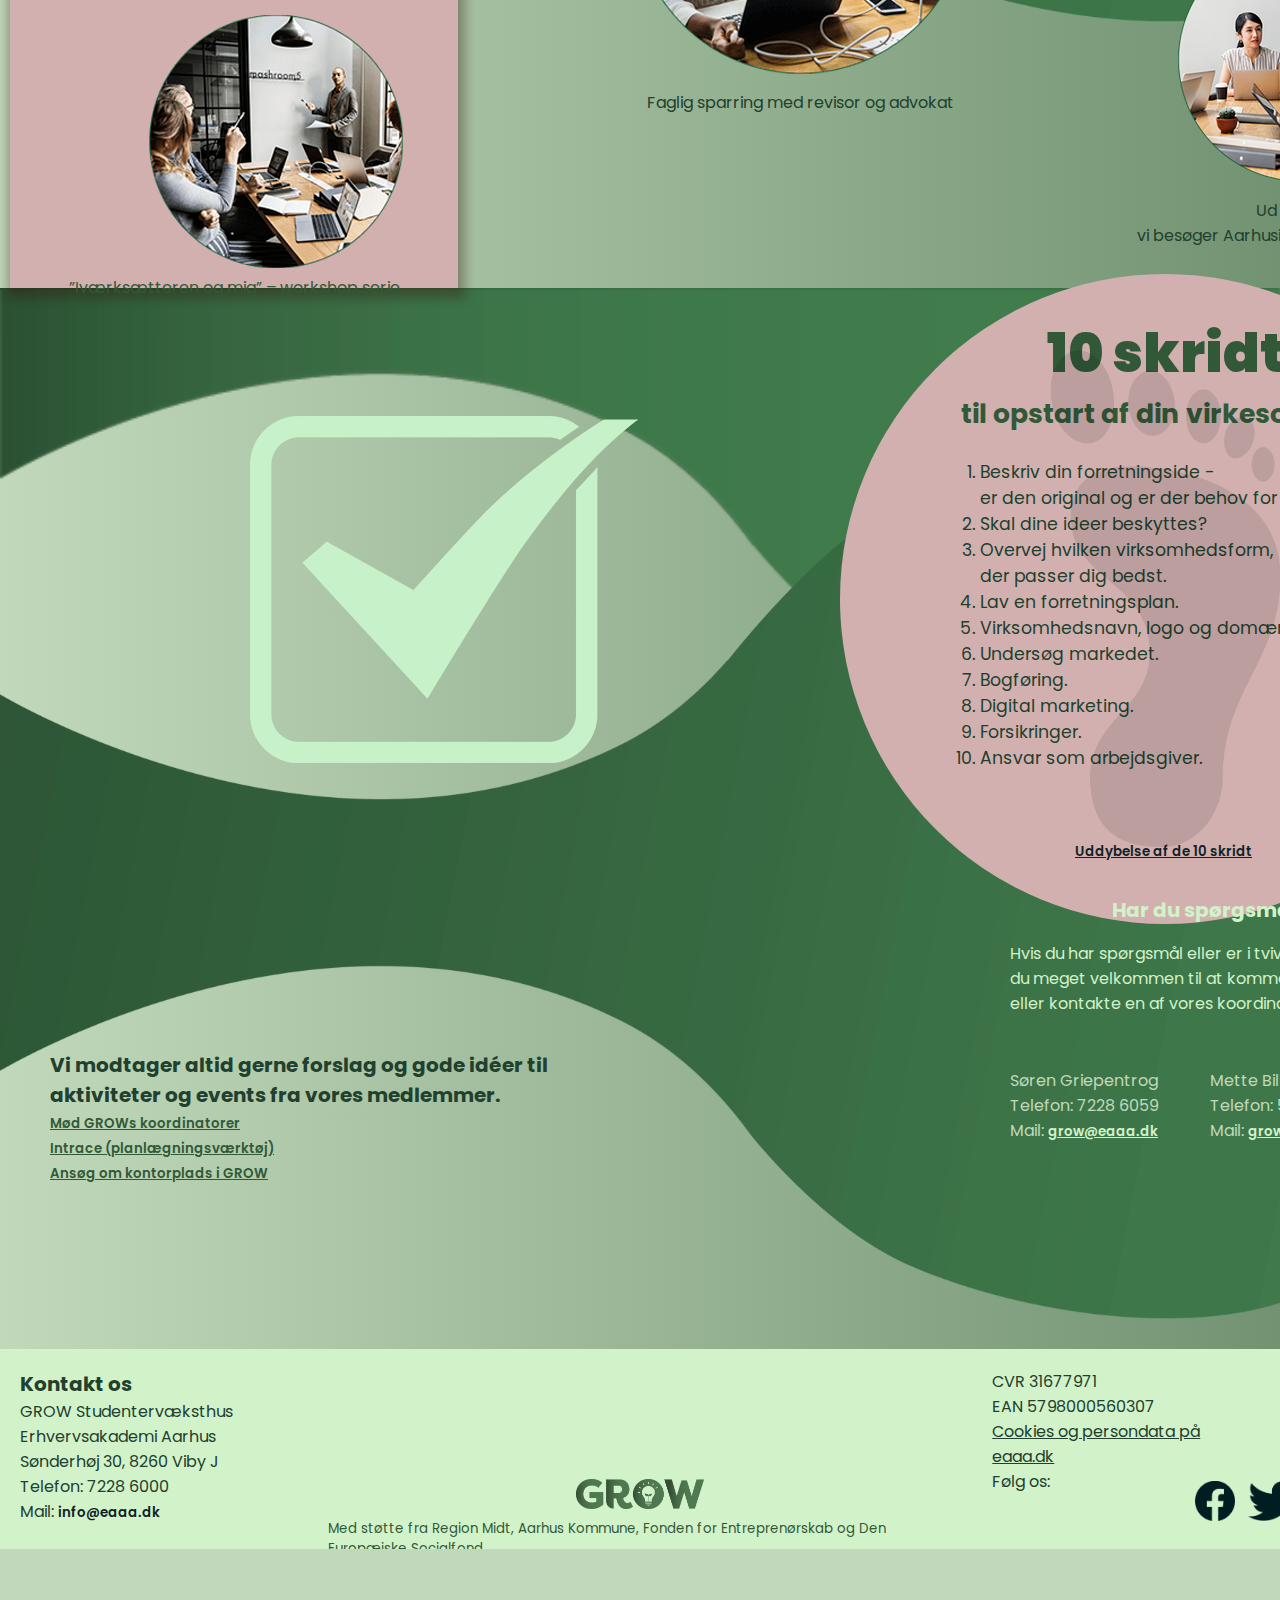
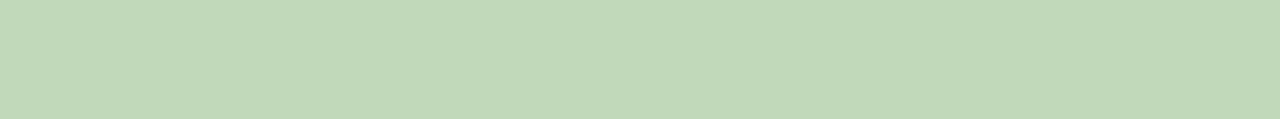
==== commit 4e294de7: "backup 05-03-2021" ====
--- a/index.html
+++ b/index.html
@@ -37,7 +37,7 @@
 
             <a href="#sec5">
                 <figure class="first-step-figure">
-                    <img src="images/fod" alt="fodaftryk" class="first-step-img">
+                    <img src="images/fod.png" alt="fodaftryk" class="first-step-img">
                     <p>Tag det første <br><strong>skridt</strong>
                     </p>
                 </figure>
@@ -66,10 +66,11 @@
                 <img class="op-icon" src="images/up-icon.png" alt="up icon">
             </a>
 
+            <img src="images/mod-os-i-grow.png" alt="Folk i GROW" class="baggrund-info">
 
             <figure class="fig-section2 fig-section2-1">
 
-                <img src="images/mod-os-i-grow.png" alt="Folk i GROW" class="baggrund-info">
+
 
                 <img class="lille-logo" src="images/Logo_Grow.png" alt="GROW logo">
 
@@ -128,11 +129,12 @@
                 <img class="op-icon" src="images/up-icon.png" alt="up icon">
             </a>
 
-            <img src="images/Logo_Grow.png" alt="GROW logo" class="lille-logo">
-
-            <h2 class="sec-3-h2">Åben døren til <br> GROWs muligheder</h2>
-            <p class="sec-3-p">Går du også med en iværksætterdrøm om <br>at starte egen virksomhed?</p>
-
+            <img src="images/Logo_Grow.png" alt="GROW logo" class="lille-logo lille-logo-sec3">
+
+            <aside class="sec3-tekst">
+                <h2 class="sec-3-h2">Åben døren til <br> GROWs muligheder</h2>
+                <p class="sec-3-p">Går du også med en iværksætterdrøm om <br>at starte egen virksomhed?</p>
+            </aside>
             <img src="images/til_baggrund_light.png" alt="Lightbulb" class="light-sec3">
 
             <video id="myVideo" poster="images/video-poster.JPG">
@@ -211,7 +213,7 @@
 
             <figure class="tjekliste-fig">
 
-                <img class="stor-fod" src="images/fod" alt="fod aftryk">
+                <img class="stor-fod" src="images/fod.png" alt="fod aftryk">
                 <h5 class="sec5-h5"><strong>10 skridt</strong> <br> til opstart af din virkesomhed</h5>
                 <ol id="listeContent"></ol>
 
@@ -277,7 +279,7 @@
     </main>
 
     <footer>
-        <aside>
+        <aside class="footer-1">
             <h6>Kontakt os</h6>
             <p>GROW Studentervæksthus <br> Erhvervsakademi Aarhus <br>
                 Sønderhøj 30, 8260 Viby J <br>
@@ -303,7 +305,7 @@
         <aside>
             <p>CVR 31677971 <br>
                 EAN 5798000560307 <br>
-                Cookies og persondata på eaaa.dk <br>
+                <u>Cookies og persondata på eaaa.dk </u> <br>
                 Følg os:
             </p>
         </aside>
--- a/css/style.css
+++ b/css/style.css
@@ -25,7 +25,7 @@
 html {
     font-family: 'Poppins', sans-serif;
     background-color: var(--f-2);
-    background-image: linear-gradient(to left, var(--f-7), var(--f-2));
+    background-image: linear-gradient(to left, rgba(49, 89, 55, 0.55), #c1d9ba);
     background-repeat: no-repeat;
     overflow-x: hidden;
 
@@ -36,6 +36,7 @@
 body {
     margin: auto;
     overflow: hidden;
+    width: 100%;
 }
 
 
@@ -109,12 +110,11 @@
 /* ---------------------------------- intro */
 
 .baggrund-info {
-    margin-top: -325px;
+    margin-top: -30px;
     position: absolute;
     left: 0px;
     z-index: -30;
     width: 100%;
-
 }
 
 .fig-section2 {
@@ -666,44 +666,374 @@
 }
 
 
-@media only screen and (max-width: 1300px) {
-
-    .boegle {
-        width: 1900px;
+@media only screen and (max-width: 1450px) {
+
+
+
+    .ned-knap-1 {
+        display: none;
+    }
+
+    .op-knap-1 {
+        display: none;
+    }
+
+
+
+    .ned-knap-2 {
+        display: none;
+    }
+
+
+    .ned-knap-3 {
+        display: none;
+    }
+
+    .op-knap-3 {
+        display: none;
+    }
+
+    .ned-knap-4 {
+        display: none;
+    }
+
+    .op-knap-4 {
+        display: none;
+    }
+
+    .ned-knap-5 {
+        display: none;
+    }
+
+    .op-knap-5 {
+        display: none;
+    }
+
+
+
+}
+
+@media only screen and (max-width: 1000px) {
+
+    body {
+        width: 100%;
+        overflow: hidden;
+        background-repeat: no-repeat;
+    }
+
+    /* section 1 loadpage */
+
+    .grow-logo {
+        width: 80%;
+        margin-bottom: 0px;
+        padding: 50px 0 0 0px;
+        display: block;
+        margin: auto;
+    }
+
+    .load-page-h1 {
+        font-size: 35pt;
+        font-weight: 500;
+        display: block;
+        margin: auto;
+        margin-left: 30px;
+        padding-top: 15px;
+    }
+
+    .load-p {
+        font-size: 15pt;
+        margin-top: 0px;
+        margin-bottom: 0px;
+        display: block;
+        margin: auto;
+        margin-left: 30px;
+    }
+
+    .first-step-figure {
+        position: absolute;
+        left: 65%;
+        bottom: 25%;
+
     }
 
     .boegle-1 {
-        margin-top: -500px;
-    }
-
-    .load-text-container {
-        margin: 100px;
-    }
-
-}
-
-@media only screen and (max-width: 800px) {
-
-    .load-text-container {
-        margin: 40px 20px;
-    }
-
-    .grow-logo {
-        width: 100%;
-        margin: auto;
-    }
-
-    .load-page-h1 {
-        font-size: 8.5vw;
-
-    }
-
-    .load-p {
-        font-size: 3vw;
-        margin-top: -25px;
-    }
-
-    .boegle-1 {
-        margin-top: -400px;
-    }
-}
+        margin-top: 0px;
+        /* Styre højden på section 2 */
+        margin-bottom: 0px;
+    }
+
+    /* SECTION 2 INTRO */
+
+    .baggrund-info {
+        margin-top: -950px;
+    }
+
+    .boegle-2 {
+        position: absolute;
+        margin-top: -1750px;
+    }
+
+    .section-2 {
+        margin-top: -50px;
+    }
+
+    .fig-section2-1 {
+        margin-top: 700px;
+    }
+
+    .fig-section2-2 {
+        margin-top: 0px;
+        position: absolute;
+        margin-left: 20px
+    }
+
+    .fig-section2-3 {
+        position: absolute;
+        left: 350px;
+        bottom: 0px;
+        top: 2070px;
+    }
+
+    .fig-section2-3 p {
+        padding: 50px 40px;
+        color: var(--f-4);
+        font-size: 11pt;
+        margin-top: 0px;
+        text-align: center;
+    }
+
+    .fig-section2-stor2 {
+        margin: 0px;
+        position: relative;
+        left: 0px;
+        top: 350px;
+        display: block;
+        margin: auto;
+
+    }
+
+    .fig-section2-mellem {
+        margin: auto;
+        position: relative;
+        left: 0px;
+        bottom: -370px;
+
+    }
+
+    /* Section 3 video */
+
+    .boegle-3 {
+        margin-top: -1700px;
+    }
+
+    .sec-3 {
+        display: block;
+        margin: auto;
+        margin-top: 600px;
+    }
+
+    .lille-logo-sec3 {
+        display: none;
+    }
+
+    .control-icons {
+        height: 50px;
+    }
+
+
+    .sec-3-h2 {
+        position: relative;
+        padding: 0px 0 0 0px;
+        bottom: -250px;
+        text-align: center;
+    }
+
+    .sec-3-p {
+        position: relative;
+        bottom: -220px;
+        padding: 0px 0 0 0px;
+        text-align: center;
+    }
+
+    .light-sec3 {
+        margin: auto;
+        bottom: 200px;
+        padding: 0 0 0 0px;
+    }
+
+    video {
+        bottom: 150px;
+        left: 0px;
+        width: 95%;
+        display: block;
+        margin: auto;
+        z-index: 20;
+    }
+
+    .ikoner {
+        position: relative;
+        bottom: 130px;
+        left: 0px;
+        text-align: center;
+    }
+
+    /* SECTION 4 workshop */
+
+    .section-4 {
+        margin-top: 1100px;
+    }
+
+    .pink-kasse-section4 {
+        width: 95%;
+        height: 1550px;
+        display: block;
+        margin: auto;
+        margin-top: 0px;
+        left: 0px;
+    }
+
+    .sec4-h4 {
+        margin-top: 50px;
+
+    }
+
+
+    .pic-kasse {
+        display: block;
+        margin: auto;
+        margin-top: 50px;
+    }
+
+    .fig-tekst-1 {
+        margin-top: 10px;
+
+    }
+
+    .s4-pic1-kasse {
+        bottom: 900px;
+        left: 0px;
+    }
+
+    .s4-pic1-kasse p {
+        color: var(--f-3);
+    }
+
+    .s4-pic2-kasse {
+        bottom: 1050px;
+        left: 320px;
+    }
+
+
+    .s4-pic2-kasse p {
+        color: var(--f-3);
+    }
+
+    .s4-pic3-kasse {
+        bottom: 1150px;
+        left: 0px;
+    }
+
+
+    .s4-pic3-kasse p {
+        color: var(--f-3);
+    }
+
+    /* SECTION 5 tjekliste */
+
+    .section-5 {
+        margin-top: -0px
+    }
+
+    .tjek {
+        left: 0px;
+        top: -65px;
+        display: block;
+        margin: auto;
+        padding-right: 250px;
+    }
+
+    .tjekliste-fig {
+        position: relative;
+        bottom: 240px;
+        left: 0px;
+        display: block;
+        margin: auto;
+    }
+
+    /* SECTION 6 about */
+
+    .section-6 {
+        margin-top: -200px;
+    }
+
+    .boegle-5 {
+        margin-top: -300px;
+
+    }
+
+    .mere-kasse {
+        display: block;
+        margin: auto;
+    }
+
+
+
+    .questions {
+        color: var(--f-4);
+        width: 500px;
+        padding: 0px;
+        bottom: 200px;
+        left: 0px;
+        display: block;
+        margin: auto;
+
+    }
+
+    .questions a {
+        color: var(--f-4);
+    }
+
+    .q {
+        color: var(--f-4);
+    }
+
+    .small-contanks {
+        display: flex;
+        justify-content: space-around;
+    }
+
+    .small-contanks p {
+        color: var(--f-3);
+    }
+
+    /* Footer */
+
+    footer {
+        background-color: var(--f-1);
+        margin-top: -150px;
+        height: 300px;
+        display: flex;
+        justify-content: space-between;
+    }
+
+    footer aside {
+        padding: 20px 20px;
+        width: 300px;
+    }
+
+    footer h6 {
+        margin-top: 0px;
+    }
+
+    .mid-foot {
+        margin-top: 0px;
+    }
+
+
+    .some {
+        bottom: 50px;
+        left: 580px;
+
+    }
+
+}
